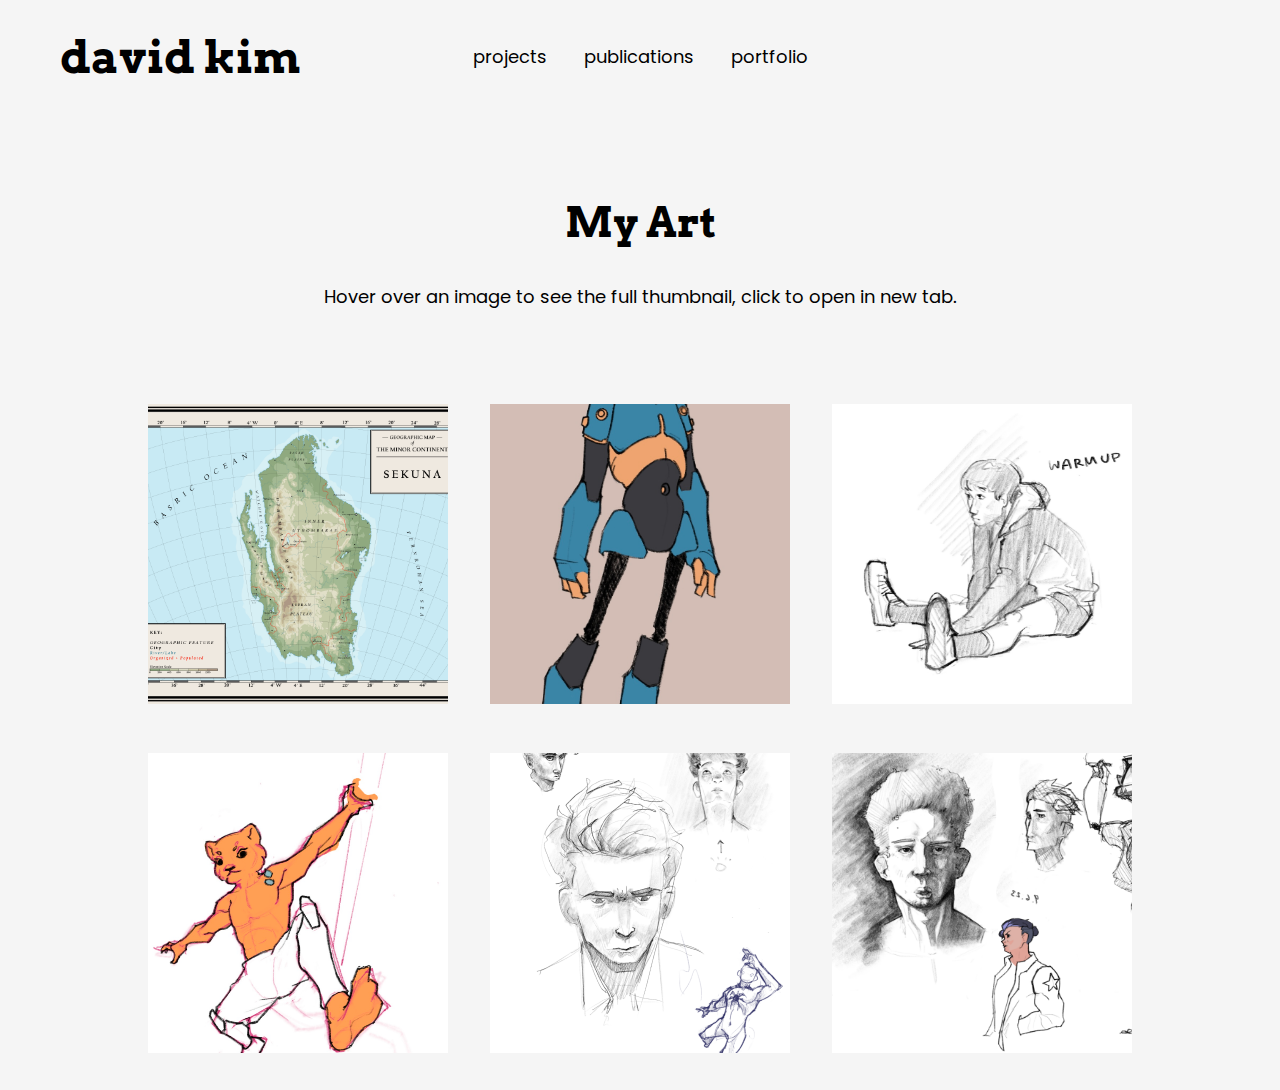
==== portfolio.html @ ae81b83c "Include fonts" ====
<!DOCTYPE html>

<html>

<head>
  <title> David Kim's Website - Portfolio</title>
  <link rel="stylesheet" href="style.css">
  <link rel="stylesheet" href="https://fonts.googleapis.com/css?family=Poppins|Arvo">
  <link rel="icon" href="data/website_icon.ico">

  <style>
    /* Portfolio Specific */
    .artTable {
      display: flex;
      justify-content: center;
    }

    .artTable tr td {
      width: 300px;
      height: 300px;
      padding: 20px;
    }

    .artTable tr td img {
      object-fit: cover;
      width: 300px;
      height: 300px;
    }

    .artTable tr td img:hover {
      object-fit: contain;
      max-width: 500px;
      max-height: 500px;
      box-shadow: 0 0 20px 8px rgba(0, 0, 0, 0.4);
      transition: 0.0s;

    }
  </style>
</head>

<body>
  <!-- Navigation Bar -->
  <a class="bigName" href="index.html">david kim</a>

  <nav>
    <ul>
      <li><a href="projects.html">projects</a></li>
      <li><a href="publications.html">publications</a></li>
      <li><a href="portfolio.html" class="thisPage">portfolio</a></li>
    </ul>

  </nav>

  <br><br>

  <h2>My Art</h2>

  <p>
    Hover over an image to see the full thumbnail, click to open in new tab.
  </p>
  <br><br>

  <table class="artTable">
    <tr>
      <td>
        <a href="data/portfolio/wm.png" target="_blank"><img src="data/portfolio/wm.png"></a>
      </td>
      <td>
        <a href="data/portfolio/robot.jpeg" target="_blank"><img src="data/portfolio/robot.jpeg"></a>
      </td>
      <td>
        <a href="data/portfolio/warmup.jpeg" target="_blank"><img src="data/portfolio/warmup.jpeg"></a>
      </td>
    </tr>
    <tr>
      <td>
        <a href="data/portfolio/tiger.jpeg" target="_blank"><img src="data/portfolio/tiger.jpeg"></a>
      </td>
      <td>
        <a href="data/portfolio/sketch1.PNG" target="_blank"><img src="data/portfolio/sketch1.PNG"></a>
      </td>
      <td>
        <a href="data/portfolio/sketch2.PNG" target="_blank"><img src="data/portfolio/sketch2.PNG"></a>
      </td>
    </tr>

  </table>


</body>


</html>
---- style.css ----
/* Universal */
 a {
   color: black;
   text-decoration: none;
 }

 a.imageLink {
   padding-left: 15px;
   padding-right: 15px;
 }

 .headshot {
   position: relative;
   top: 45px;
   padding-left: 15px;
   padding-right: 15px;
 }

 h2 {
   font-family: 'Arvo', Georgia, serif;
   font-size: 42px;
 }

 h3 {
   font-family: 'Arvo', Georgia, serif;
   font-size: 36px;
   margin: 4px;
 }

 body {
   background-color: whitesmoke;
   color: black;
   text-align: center;
   font-family: 'Poppins', Arial, sans-serif;
   font-size: 18px;
   width: 100%;
   margin-left: 0;
   margin-right: 0;
   margin-top: 0;

 }

 nav {
   text-align: center;
   width: 100%;
   padding: 0;
   margin-top: 25px;
   margin-bottom: 20px;
   text-decoration: none;
   overflow: hidden;
 }

 nav ul {
   list-style-type: none;
   padding: 0;
 }

 nav li {
   display: inline;
   top: 0;
   padding-left: 16px;
   padding-right: 16px;
   padding-top: 8px;
   padding-bottom: 8px;
 }

 nav a:hover {
   transition: .2s;
   text-decoration: underline;
   text-underline-position: under;
 }

 .thisPage a {
   text-decoration: underline;
   text-underline-position: under;
 }

 .bigName {
   font-family: 'Arvo', Georgia, serif;
   font-weight: bold;
   font-size: 45px;
   position: absolute;
   left: 60px;
   top: 30px;
   padding: 0;
 }
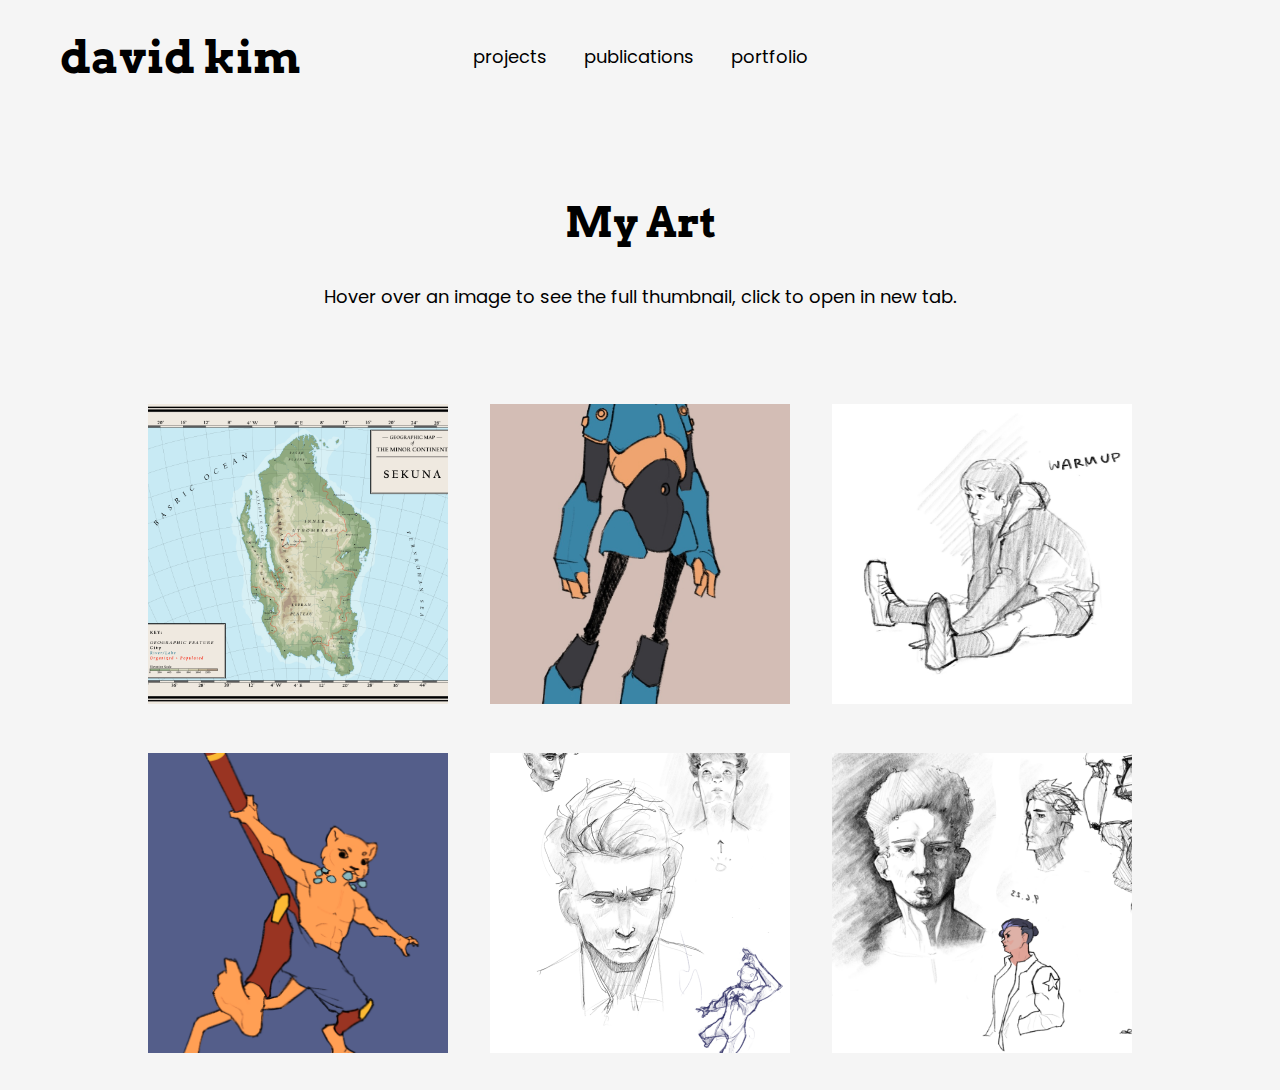
==== commit f9b89fc7: "update portfolio" ====
--- a/portfolio.html
+++ b/portfolio.html
@@ -9,6 +9,11 @@
   <link rel="icon" href="data/website_icon.ico">
 
   <style>
+    .thisPage a {
+      text-decoration: underline;
+      text-underline-position: under;
+    }
+
     /* Portfolio Specific */
     .artTable {
       display: flex;
@@ -74,7 +79,7 @@
     </tr>
     <tr>
       <td>
-        <a href="data/portfolio/tiger.jpeg" target="_blank"><img src="data/portfolio/tiger.jpeg"></a>
+        <a href="data/portfolio/tiger.png" target="_blank"><img src="data/portfolio/tiger.png"></a>
       </td>
       <td>
         <a href="data/portfolio/sketch1.PNG" target="_blank"><img src="data/portfolio/sketch1.PNG"></a>
--- a/style.css
+++ b/style.css
@@ -70,11 +70,6 @@
    text-underline-position: under;
  }
 
- .thisPage a {
-   text-decoration: underline;
-   text-underline-position: under;
- }
-
  .bigName {
    font-family: 'Arvo', Georgia, serif;
    font-weight: bold;
@@ -83,4 +78,10 @@
    left: 60px;
    top: 30px;
    padding: 0;
+ }
+
+ .content li:hover {
+   transition: .2s;
+   text-decoration: underline;
+   text-underline-position: under;
  }